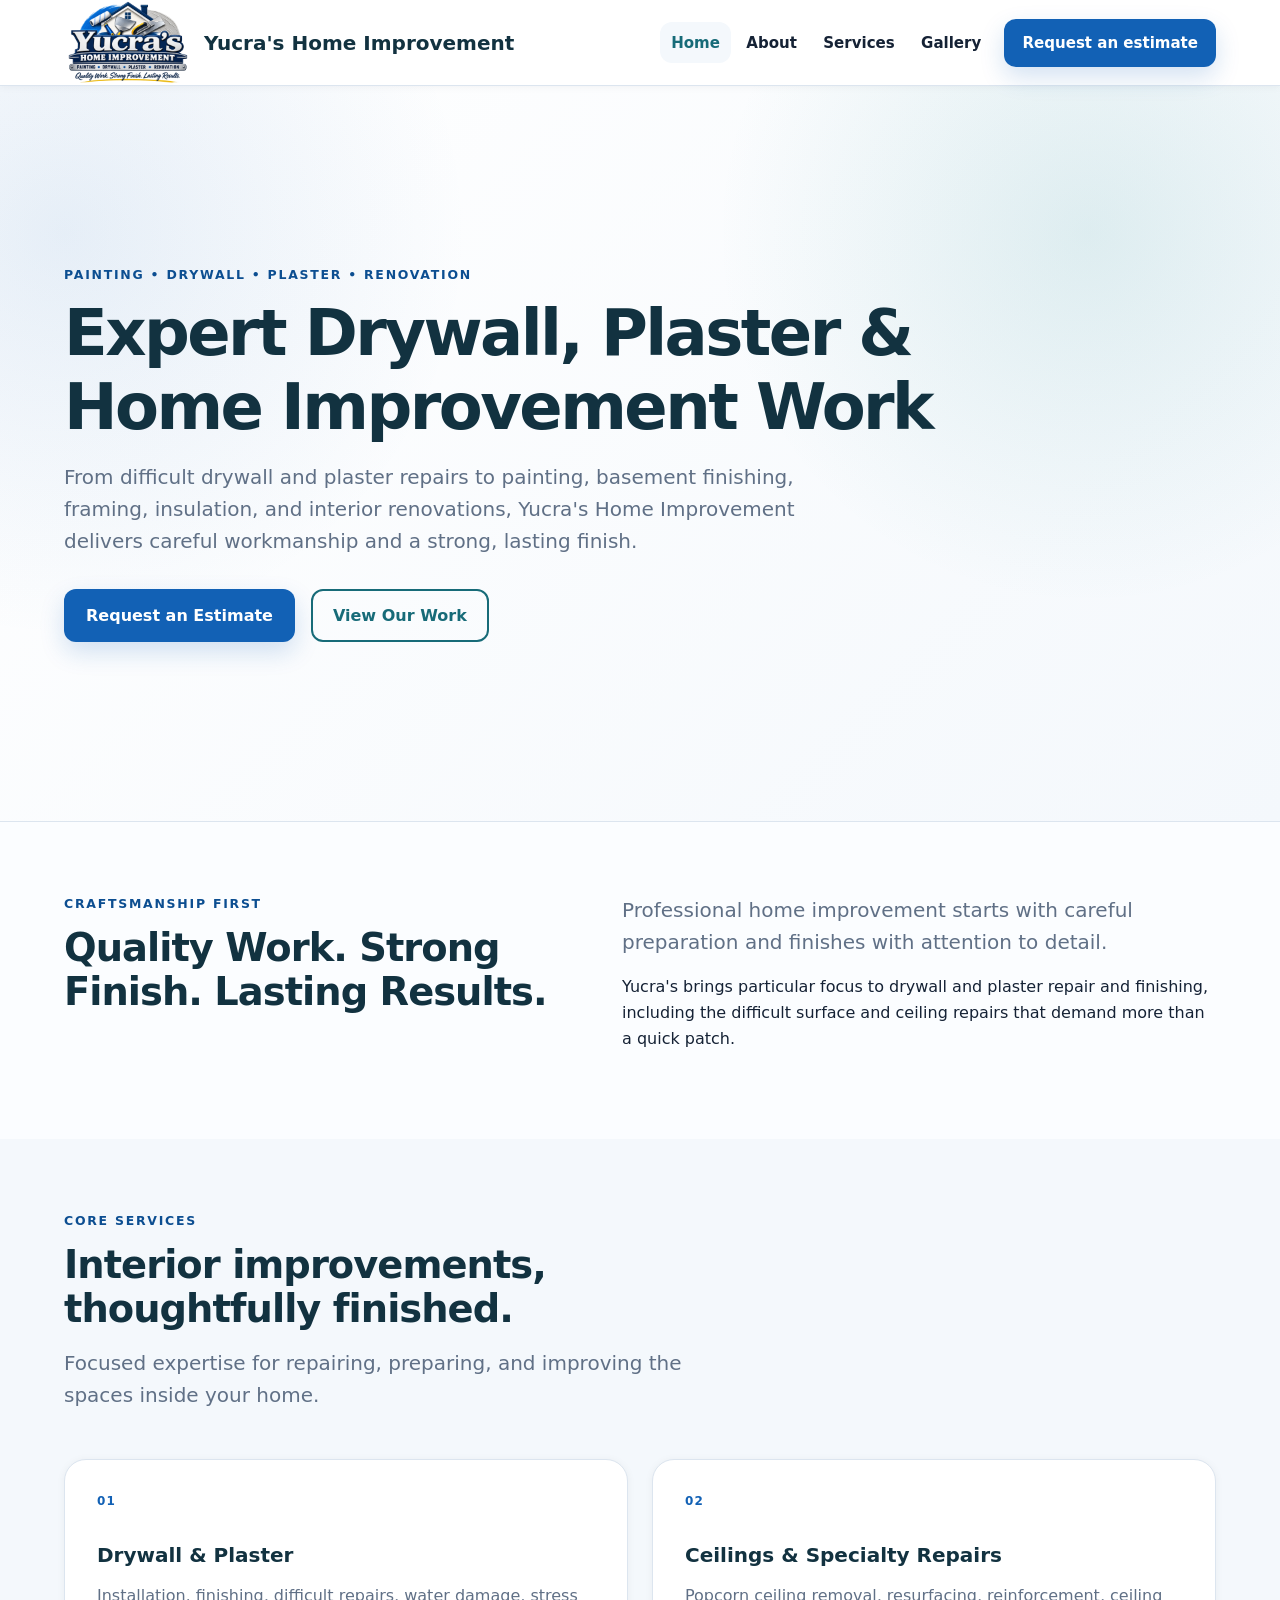
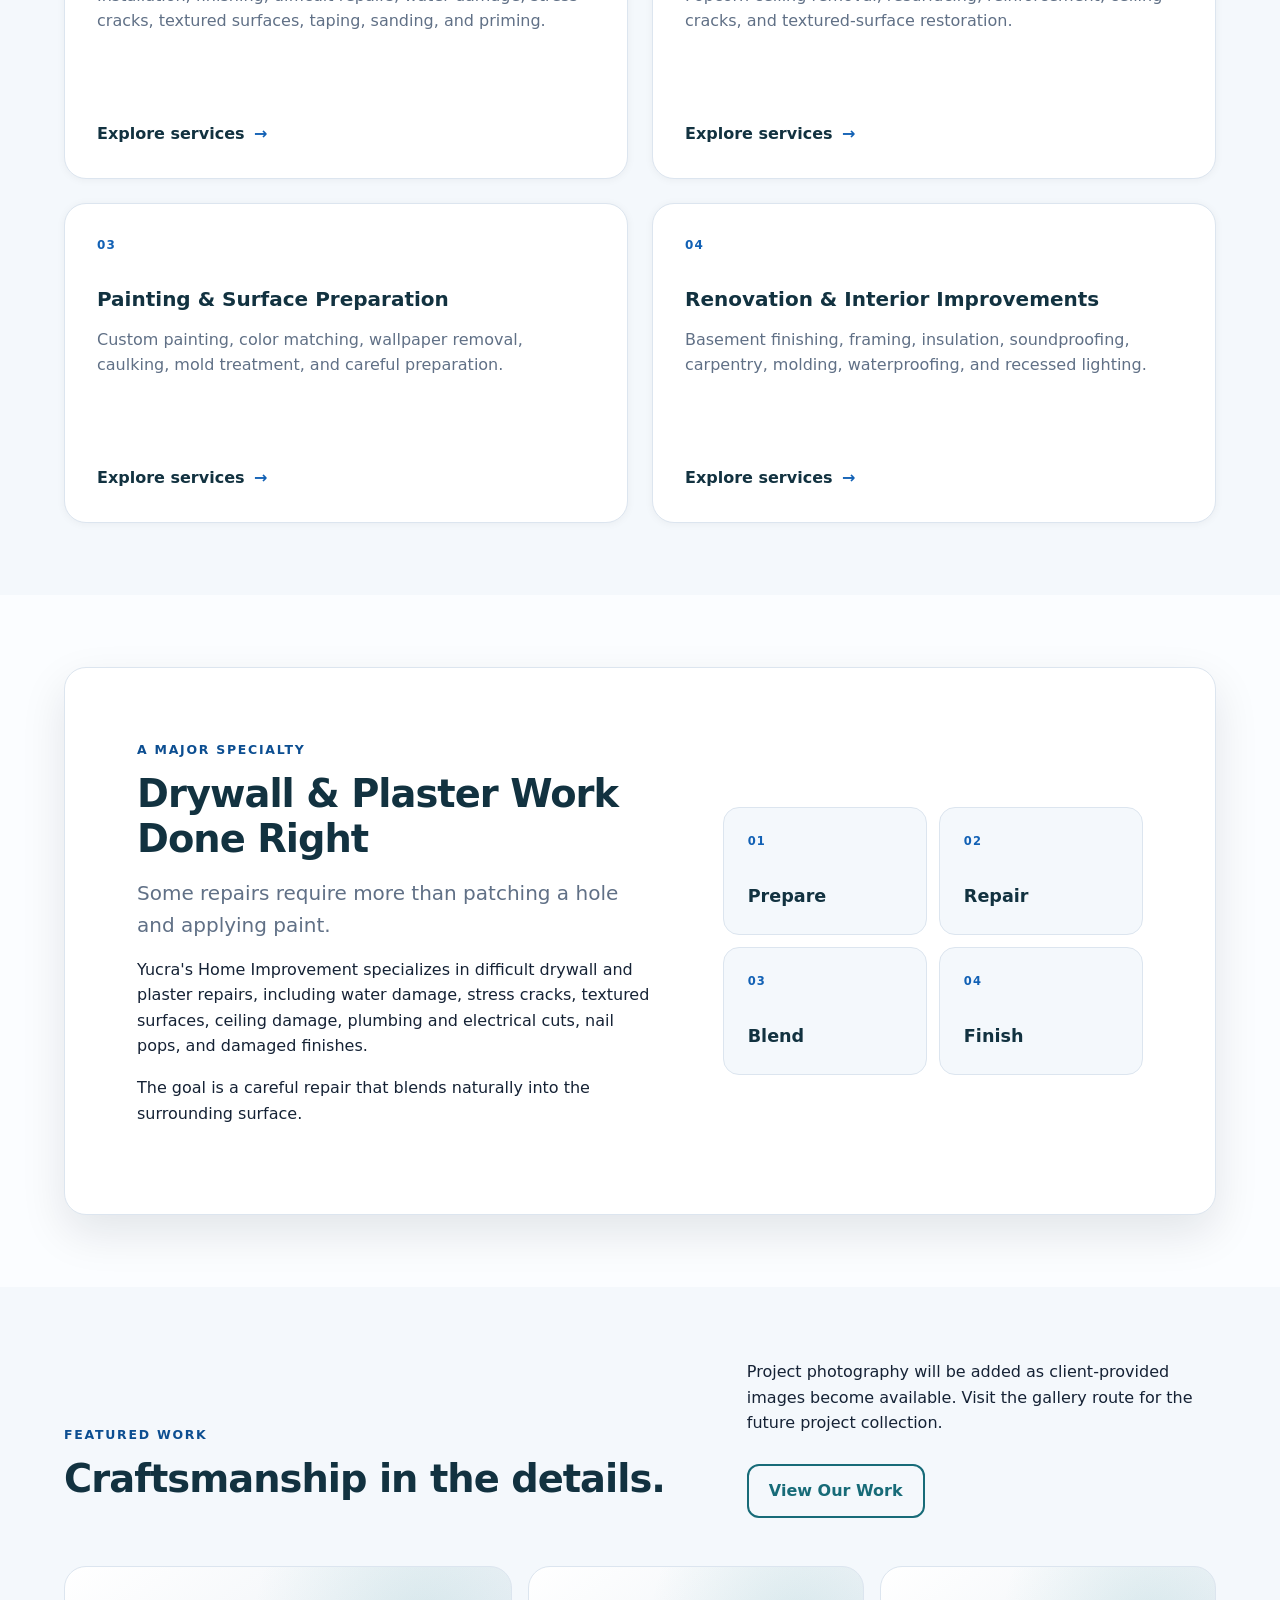
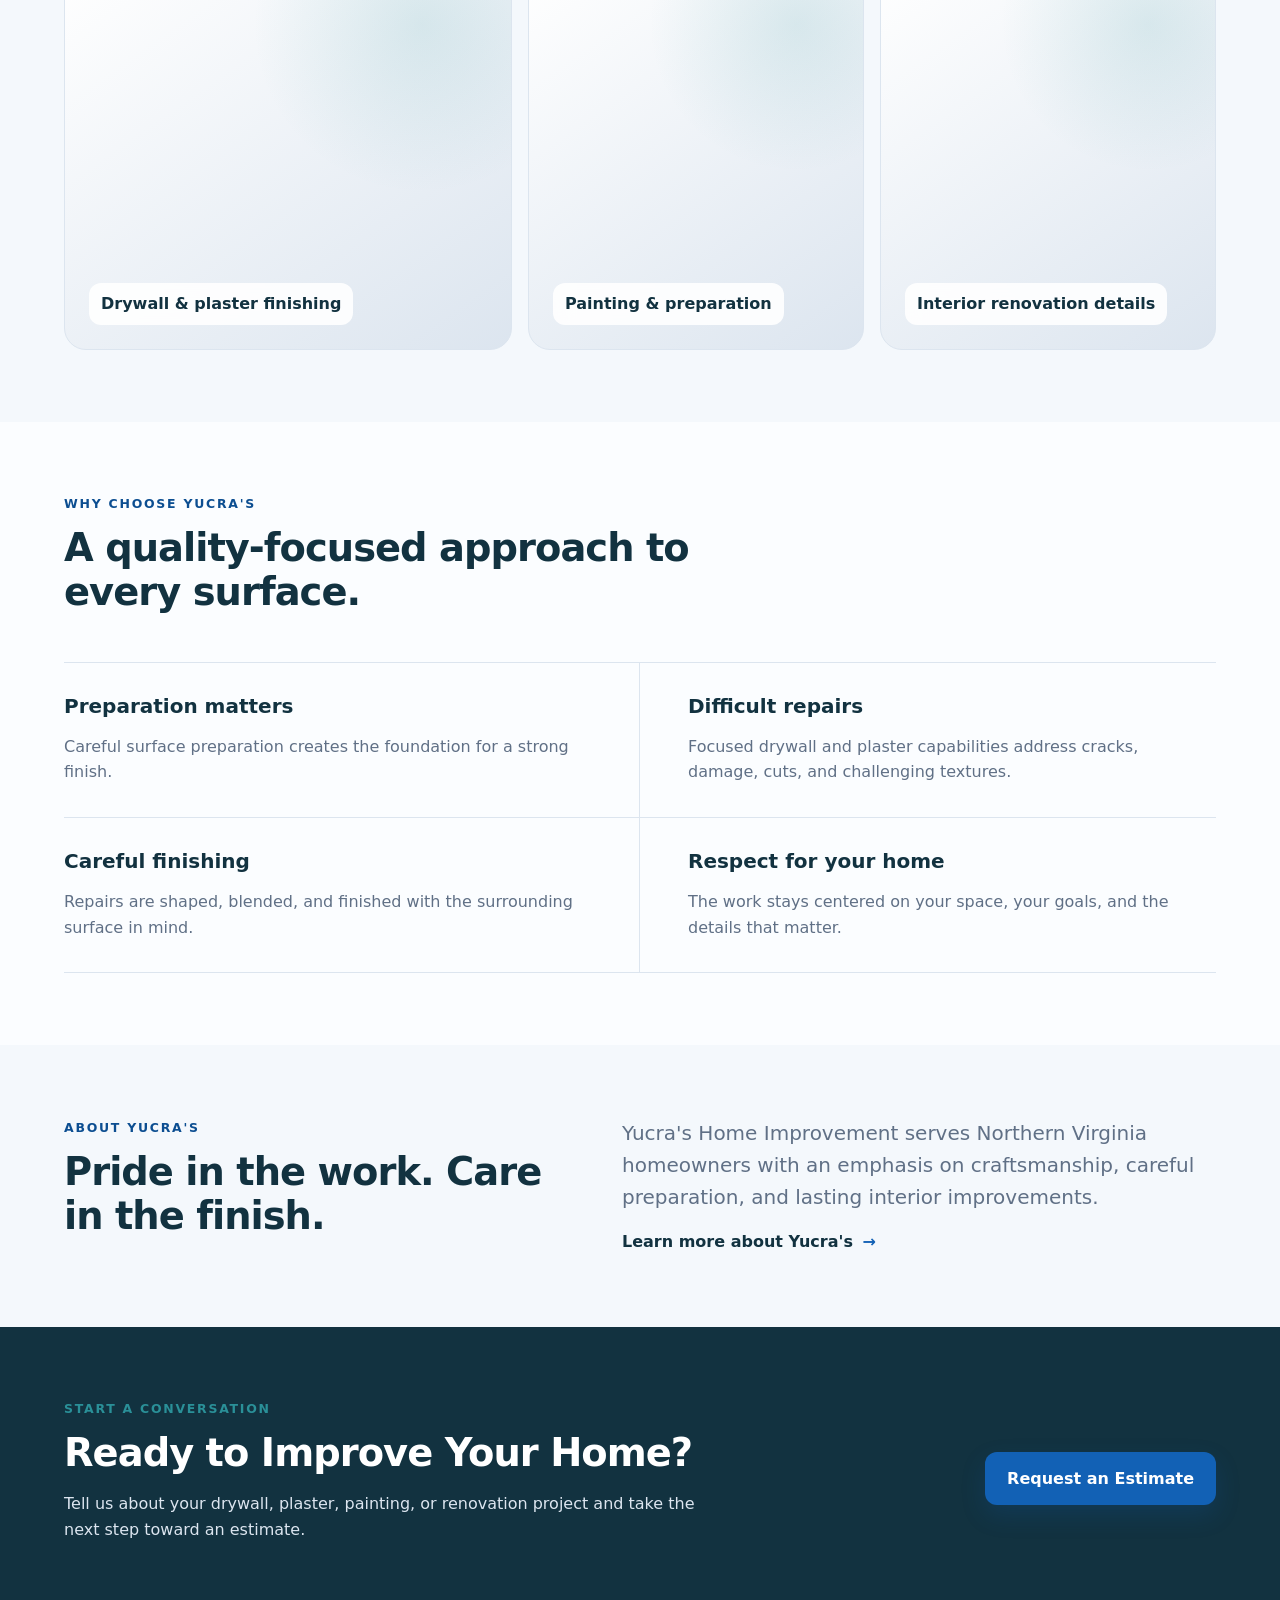
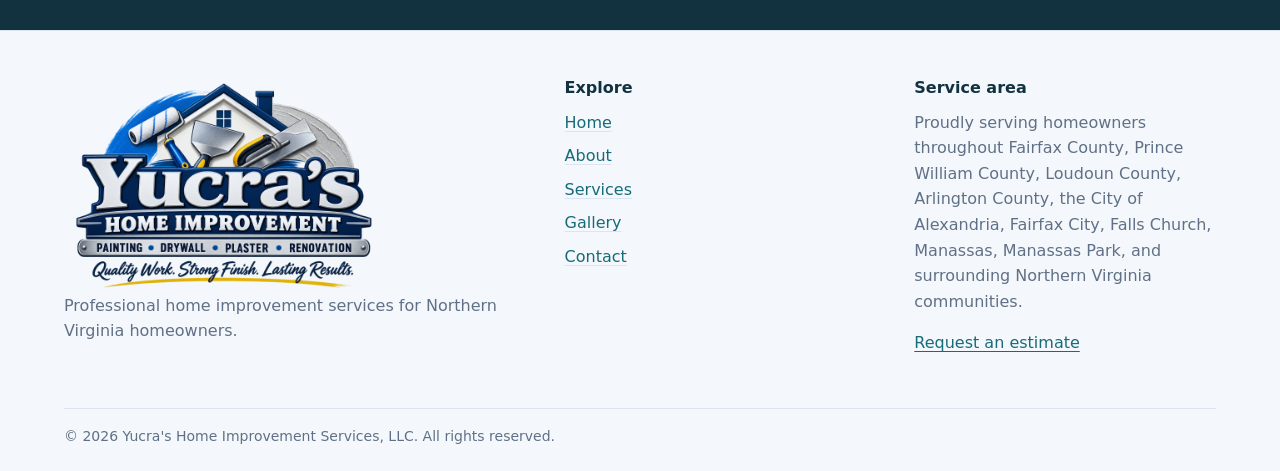
==== index.html @ 3514a620 "feat: implement homepage and update site branding" ====
<!doctype html>
<html lang="en">
<head>
  <meta charset="utf-8">
  <meta name="viewport" content="width=device-width,initial-scale=1">
  <meta name="description" content="Expert drywall, plaster, painting, and interior renovation work for homeowners throughout Northern Virginia.">
  <title>Yucra's Home Improvement Services</title>
  <link rel="stylesheet" href="src/css/styles.css">
</head>
<body>
  <a class="skip-link" href="#main-content">Skip to main content</a>
  <header class="site-header">
    <div class="container site-header__inner">
      <a class="brand" href="index.html" aria-label="Yucra's Home Improvement, home"><img class="brand__mark brand__mark--approved" src="src/images/logo/logo_v2.png" width="1536" height="1024" alt="" decoding="async"><span class="brand__text">Yucra's Home Improvement</span></a>
      <button class="nav-toggle" type="button" aria-expanded="false" aria-controls="site-navigation" aria-label="Open navigation"><span class="nav-toggle__icon" aria-hidden="true"></span></button>
      <nav class="site-nav" id="site-navigation" aria-label="Primary navigation"><a href="index.html" aria-current="page">Home</a><a href="about.html">About</a><a href="services.html">Services</a><a href="gallery.html">Gallery</a><a class="button" href="contact.html">Request an estimate</a></nav>
    </div>
  </header>
  <main id="main-content">
    <section class="page-hero home-hero" aria-labelledby="home-title">
      <div class="container home-hero__inner"><div class="home-hero__content"><p class="eyebrow">Painting &bull; Drywall &bull; Plaster &bull; Renovation</p><h1 id="home-title">Expert Drywall, Plaster &amp; Home Improvement Work</h1><p class="lede">From difficult drywall and plaster repairs to painting, basement finishing, framing, insulation, and interior renovations, Yucra's Home Improvement delivers careful workmanship and a strong, lasting finish.</p><div class="button-group"><a class="button" href="contact.html">Request an Estimate</a><a class="button button--outline" href="gallery.html">View Our Work</a></div></div></div>
    </section>

    <section class="section" aria-labelledby="specialty-title">
      <div class="container intro-grid"><div><p class="eyebrow">Craftsmanship first</p><h2 id="specialty-title">Quality Work. Strong Finish. Lasting Results.</h2></div><div class="intro-copy"><p class="lede">Professional home improvement starts with careful preparation and finishes with attention to detail.</p><p>Yucra's brings particular focus to drywall and plaster repair and finishing, including the difficult surface and ceiling repairs that demand more than a quick patch.</p></div></div>
    </section>

    <section class="section section--soft" aria-labelledby="services-title">
      <div class="container"><div class="section-heading"><p class="eyebrow">Core services</p><h2 id="services-title">Interior improvements, thoughtfully finished.</h2><p class="lede">Focused expertise for repairing, preparing, and improving the spaces inside your home.</p></div><div class="service-grid">
        <article class="service-card"><span class="service-card__number">01</span><h3>Drywall &amp; Plaster</h3><p>Installation, finishing, difficult repairs, water damage, stress cracks, textured surfaces, taping, sanding, and priming.</p><a class="text-link" href="services.html">Explore services <span aria-hidden="true">&rarr;</span></a></article>
        <article class="service-card"><span class="service-card__number">02</span><h3>Ceilings &amp; Specialty Repairs</h3><p>Popcorn ceiling removal, resurfacing, reinforcement, ceiling cracks, and textured-surface restoration.</p><a class="text-link" href="services.html">Explore services <span aria-hidden="true">&rarr;</span></a></article>
        <article class="service-card"><span class="service-card__number">03</span><h3>Painting &amp; Surface Preparation</h3><p>Custom painting, color matching, wallpaper removal, caulking, mold treatment, and careful preparation.</p><a class="text-link" href="services.html">Explore services <span aria-hidden="true">&rarr;</span></a></article>
        <article class="service-card"><span class="service-card__number">04</span><h3>Renovation &amp; Interior Improvements</h3><p>Basement finishing, framing, insulation, soundproofing, carpentry, molding, waterproofing, and recessed lighting.</p><a class="text-link" href="services.html">Explore services <span aria-hidden="true">&rarr;</span></a></article>
      </div></div>
    </section>

    <section class="section" aria-labelledby="drywall-title">
      <div class="container specialty-panel"><div class="specialty-panel__copy"><p class="eyebrow">A major specialty</p><h2 id="drywall-title">Drywall &amp; Plaster Work Done Right</h2><p class="lede">Some repairs require more than patching a hole and applying paint.</p><p>Yucra's Home Improvement specializes in difficult drywall and plaster repairs, including water damage, stress cracks, textured surfaces, ceiling damage, plumbing and electrical cuts, nail pops, and damaged finishes.</p><p>The goal is a careful repair that blends naturally into the surrounding surface.</p></div><ol class="process-list" aria-label="Drywall and plaster repair process"><li><span>01</span><strong>Prepare</strong></li><li><span>02</span><strong>Repair</strong></li><li><span>03</span><strong>Blend</strong></li><li><span>04</span><strong>Finish</strong></li></ol></div>
    </section>

    <section class="section section--soft" aria-labelledby="work-title">
      <div class="container"><div class="section-heading section-heading--split"><div><p class="eyebrow">Featured work</p><h2 id="work-title">Craftsmanship in the details.</h2></div><div><p>Project photography will be added as client-provided images become available. Visit the gallery route for the future project collection.</p><a class="button button--outline" href="gallery.html">View Our Work</a></div></div><div class="work-preview" aria-label="Project categories"><div class="work-preview__item"><span>Drywall &amp; plaster finishing</span></div><div class="work-preview__item"><span>Painting &amp; preparation</span></div><div class="work-preview__item"><span>Interior renovation details</span></div></div></div>
    </section>

    <section class="section" aria-labelledby="why-title">
      <div class="container"><div class="section-heading"><p class="eyebrow">Why choose Yucra's</p><h2 id="why-title">A quality-focused approach to every surface.</h2></div><div class="feature-list"><article><h3>Preparation matters</h3><p>Careful surface preparation creates the foundation for a strong finish.</p></article><article><h3>Difficult repairs</h3><p>Focused drywall and plaster capabilities address cracks, damage, cuts, and challenging textures.</p></article><article><h3>Careful finishing</h3><p>Repairs are shaped, blended, and finished with the surrounding surface in mind.</p></article><article><h3>Respect for your home</h3><p>The work stays centered on your space, your goals, and the details that matter.</p></article></div></div>
    </section>

    <section class="section section--soft" aria-labelledby="about-preview-title">
      <div class="container about-preview"><div><p class="eyebrow">About Yucra's</p><h2 id="about-preview-title">Pride in the work. Care in the finish.</h2></div><div><p class="lede">Yucra's Home Improvement serves Northern Virginia homeowners with an emphasis on craftsmanship, careful preparation, and lasting interior improvements.</p><a class="text-link" href="about.html">Learn more about Yucra's <span aria-hidden="true">&rarr;</span></a></div></div>
    </section>

    <section class="section home-cta" aria-labelledby="estimate-title">
      <div class="container home-cta__inner"><div><p class="eyebrow">Start a conversation</p><h2 id="estimate-title">Ready to Improve Your Home?</h2><p>Tell us about your drywall, plaster, painting, or renovation project and take the next step toward an estimate.</p></div><a class="button" href="contact.html">Request an Estimate</a></div>
    </section>
  </main>
  <footer class="site-footer">
    <div class="container"><div class="site-footer__grid"><div><a class="footer-logo-link" href="index.html" aria-label="Yucra's Home Improvement, home"><img class="footer-logo" src="src/images/logo/logo_v2.png" width="1536" height="1024" alt="" loading="lazy" decoding="async"></a><p>Professional home improvement services for Northern Virginia homeowners.</p></div><nav aria-label="Footer navigation"><h3>Explore</h3><ul class="footer-links"><li><a href="index.html">Home</a></li><li><a href="about.html">About</a></li><li><a href="services.html">Services</a></li><li><a href="gallery.html">Gallery</a></li><li><a href="contact.html">Contact</a></li></ul></nav><div><h3>Service area</h3><p>Proudly serving homeowners throughout Fairfax County, Prince William County, Loudoun County, Arlington County, the City of Alexandria, Fairfax City, Falls Church, Manassas, Manassas Park, and surrounding Northern Virginia communities.</p><a href="contact.html">Request an estimate</a></div></div><div class="site-footer__bottom">&copy; <span data-current-year>2026</span> Yucra's Home Improvement Services, LLC. All rights reserved.</div></div>
  </footer>
  <script src="src/js/main.js" defer></script>
</body>
</html>
---- src/css/styles.css ----
:root {
  --color-primary-900: #123240;
  --color-primary-700: #176b78;
  --color-primary-500: #2a9098;
  --color-accent-500: #1261b5;
  --color-accent-600: #0c4e91;
  --color-accent-glow: rgb(18 97 181 / 10%);
  --color-primary-glow: rgb(42 144 152 / 13%);
  --color-ink: #152235;
  --color-muted: #607086;
  --color-surface: #fbfdff;
  --color-surface-raised: #ffffff;
  --color-surface-header: rgb(255 255 255 / 88%);
  --color-surface-soft: #f4f8fc;
  --color-border: #dce5ef;
  --color-on-accent: #ffffff;
  --font-sans: Inter, ui-sans-serif, system-ui, -apple-system, BlinkMacSystemFont, "Segoe UI", sans-serif;
  --space-1: .25rem;
  --space-2: .5rem;
  --space-3: .75rem;
  --space-4: 1rem;
  --space-5: 1.5rem;
  --space-6: 2rem;
  --space-7: 3rem;
  --space-8: 4.5rem;
  --radius-sm: .75rem;
  --radius-md: 1rem;
  --radius-lg: 1.375rem;
  --shadow-sm: 0 1px 8px rgb(7 21 37 / 5%);
  --shadow-md: 0 18px 45px rgb(7 21 37 / 10%);
  --shadow-accent: 0 10px 25px rgb(18 97 181 / 18%);
  --container: 72rem;
  --transition: 180ms ease;
}

*, *::before, *::after { box-sizing: border-box; }
html { scroll-behavior: smooth; }
body {
  margin: 0;
  color: var(--color-ink);
  background: var(--color-surface);
  font-family: var(--font-sans);
  font-size: 1rem;
  line-height: 1.6;
  -webkit-font-smoothing: antialiased;
}
body.nav-open { overflow: hidden; }
img { display: block; max-width: 100%; }
a { color: var(--color-primary-700); text-underline-offset: .2em; }
a:hover { color: var(--color-primary-900); }
h1, h2, h3 { margin: 0 0 var(--space-4); color: var(--color-primary-900); line-height: 1.15; }
h1 { font-size: clamp(2.25rem, 5vw, 4.5rem); letter-spacing: -.04em; }
h2 { font-size: clamp(1.75rem, 3vw, 2.75rem); letter-spacing: -.025em; }
h3 { font-size: 1.25rem; }
p { margin: 0 0 var(--space-4); }

.skip-link { position: fixed; left: var(--space-4); top: -5rem; z-index: 1000; padding: var(--space-3) var(--space-4); background: var(--color-primary-900); color: var(--color-on-accent); }
.skip-link:focus { top: var(--space-4); }
.container { width: min(calc(100% - 2rem), var(--container)); margin-inline: auto; }
.section { padding-block: var(--space-8); }
.section--soft { background: var(--color-surface-soft); }
.eyebrow { margin-bottom: var(--space-3); color: var(--color-accent-600); font-size: .78rem; font-weight: 800; letter-spacing: .14em; text-transform: uppercase; }
.lede { max-width: 42rem; color: var(--color-muted); font-size: clamp(1.05rem, 2vw, 1.25rem); }
.text-link { color: var(--color-primary-900); font-weight: 800; text-decoration: none; }
.text-link span { margin-left: var(--space-1); color: var(--color-accent-500); }

.button { display: inline-flex; min-height: 3rem; align-items: center; justify-content: center; padding: .75rem 1.25rem; border: 2px solid transparent; border-radius: var(--radius-sm); background: var(--color-accent-500); box-shadow: var(--shadow-accent); color: var(--color-on-accent); font-weight: 750; text-decoration: none; transition: background var(--transition), box-shadow var(--transition), transform var(--transition); }
.button:hover { background: var(--color-accent-600); color: var(--color-on-accent); transform: translateY(-1px); }
.button--outline { border-color: var(--color-primary-700); background: transparent; box-shadow: none; color: var(--color-primary-700); }
.button--outline:hover { background: var(--color-primary-700); color: var(--color-on-accent); }

.site-header { position: sticky; top: 0; z-index: 100; border-bottom: 1px solid var(--color-border); background: var(--color-surface-header); box-shadow: var(--shadow-sm); backdrop-filter: blur(18px); }
.site-header__inner { min-height: 4.75rem; display: flex; align-items: center; justify-content: space-between; gap: var(--space-5); }
.brand { display: inline-flex; align-items: center; gap: var(--space-3); color: var(--color-primary-900); font-weight: 850; line-height: 1.05; text-decoration: none; }
.brand__mark { display: grid; width: 2.5rem; aspect-ratio: 1; place-items: center; border-radius: var(--radius-sm); background: linear-gradient(135deg, var(--color-accent-500), var(--color-primary-500)); box-shadow: var(--shadow-accent); color: var(--color-on-accent); font-size: .85rem; letter-spacing: .04em; }
.site-header .brand__mark--approved { width: 8rem; height: auto; aspect-ratio: auto; object-fit: contain; background: var(--color-surface-raised); box-shadow: none; }
.site-header .brand__text { display: block; color: var(--color-primary-900); font-size: 1.25rem; font-weight: 700; line-height: 1.2; white-space: nowrap; }
.nav-toggle { display: none; width: 2.75rem; height: 2.75rem; border: 1px solid var(--color-border); border-radius: var(--radius-sm); background: var(--color-surface-raised); color: var(--color-primary-900); cursor: pointer; }
.nav-toggle__icon,
.nav-toggle__icon::before,
.nav-toggle__icon::after { display: block; width: 1.25rem; height: 2px; border-radius: 999px; background: currentColor; transition: transform var(--transition), opacity var(--transition); }
.nav-toggle__icon { position: relative; }
.nav-toggle__icon::before,
.nav-toggle__icon::after { position: absolute; left: 0; content: ""; }
.nav-toggle__icon::before { transform: translateY(-.4rem); }
.nav-toggle__icon::after { transform: translateY(.4rem); }
.nav-toggle[aria-expanded="true"] .nav-toggle__icon { background: transparent; }
.nav-toggle[aria-expanded="true"] .nav-toggle__icon::before { transform: rotate(45deg); }
.nav-toggle[aria-expanded="true"] .nav-toggle__icon::after { transform: rotate(-45deg); }
.site-nav { display: flex; align-items: center; gap: .25rem; }
.site-nav a { padding: .55rem .7rem; border-radius: var(--radius-sm); color: var(--color-ink); font-size: .94rem; font-weight: 700; text-decoration: none; }
.site-nav a:hover, .site-nav a[aria-current="page"] { background: var(--color-surface-soft); color: var(--color-primary-700); }
.site-nav .button { margin-left: var(--space-2); padding-inline: 1rem; color: var(--color-on-accent); }

.page-hero { padding-block: clamp(4rem, 9vw, 7rem); border-bottom: 1px solid var(--color-border); background: radial-gradient(circle at 85% 20%, var(--color-primary-glow), transparent 30%), radial-gradient(circle at 5% 20%, var(--color-accent-glow), transparent 30%), linear-gradient(135deg, var(--color-surface-raised), var(--color-surface-soft)); color: var(--color-ink); }
.page-hero h1 { max-width: 52rem; color: var(--color-primary-900); }
.page-hero .lede { color: var(--color-muted); }
.page-placeholder { min-height: 24rem; }

.home-hero { min-height: min(46rem, calc(100vh - 4.75rem)); display: grid; align-items: center; }
.home-hero__inner { display: grid; width: min(calc(100% - 2rem), var(--container)); align-items: center; }
.home-hero__content { min-width: 0; }
.home-hero h1 { max-width: 60rem; }
.home-hero .lede { max-width: 48rem; }
.button-group { display: flex; flex-wrap: wrap; gap: var(--space-4); margin-top: var(--space-6); }
.intro-grid { display: grid; grid-template-columns: minmax(0, .9fr) minmax(0, 1.1fr); gap: var(--space-8); align-items: start; }
.intro-copy { max-width: 38rem; }
.section-heading { max-width: 44rem; margin-bottom: var(--space-7); }
.section-heading--split { display: grid; max-width: none; grid-template-columns: minmax(0, 1.15fr) minmax(18rem, .85fr); gap: var(--space-7); align-items: end; }
.section-heading--split .button { margin-top: var(--space-3); }
.service-grid { display: grid; grid-template-columns: repeat(2, minmax(0, 1fr)); gap: var(--space-5); }
.service-card { display: flex; min-height: 20rem; flex-direction: column; padding: var(--space-6); border: 1px solid var(--color-border); border-radius: var(--radius-lg); background: var(--color-surface-raised); box-shadow: var(--shadow-sm); }
.service-card__number { margin-bottom: var(--space-6); color: var(--color-accent-500); font-size: .75rem; font-weight: 900; letter-spacing: .1em; }
.service-card p { color: var(--color-muted); }
.service-card .text-link { margin-top: auto; }
.specialty-panel { display: grid; grid-template-columns: minmax(0, 1.1fr) minmax(20rem, .9fr); gap: var(--space-8); align-items: center; padding: var(--space-8); border: 1px solid var(--color-border); border-radius: var(--radius-lg); background: var(--color-surface-raised); box-shadow: var(--shadow-md); }
.specialty-panel__copy { max-width: 42rem; }
.process-list { display: grid; margin: 0; padding: 0; grid-template-columns: repeat(2, minmax(0, 1fr)); gap: var(--space-3); list-style: none; }
.process-list li { display: grid; min-height: 8rem; align-content: space-between; padding: var(--space-5); border: 1px solid var(--color-border); border-radius: var(--radius-md); background: var(--color-surface-soft); }
.process-list span { color: var(--color-accent-500); font-size: .72rem; font-weight: 900; letter-spacing: .1em; }
.process-list strong { color: var(--color-primary-900); font-size: 1.1rem; }
.work-preview { display: grid; grid-template-columns: 1.2fr .9fr .9fr; gap: var(--space-4); }
.work-preview__item { display: flex; min-height: 18rem; align-items: flex-end; overflow: hidden; padding: var(--space-5); border: 1px solid var(--color-border); border-radius: var(--radius-lg); background: radial-gradient(circle at 80% 15%, var(--color-primary-glow), transparent 35%), linear-gradient(145deg, var(--color-surface-raised), var(--color-border)); }
.work-preview__item:first-child { min-height: 24rem; }
.work-preview__item span { padding: var(--space-2) var(--space-3); border-radius: var(--radius-sm); background: var(--color-surface-header); color: var(--color-primary-900); font-weight: 800; backdrop-filter: blur(10px); }
.feature-list { display: grid; grid-template-columns: repeat(2, minmax(0, 1fr)); border-top: 1px solid var(--color-border); }
.feature-list article { padding: var(--space-6) var(--space-6) var(--space-6) 0; border-bottom: 1px solid var(--color-border); }
.feature-list article:nth-child(odd) { padding-right: var(--space-7); border-right: 1px solid var(--color-border); }
.feature-list article:nth-child(even) { padding-left: var(--space-7); }
.feature-list p { margin-bottom: 0; color: var(--color-muted); }
.about-preview { display: grid; grid-template-columns: minmax(0, .9fr) minmax(0, 1.1fr); gap: var(--space-8); align-items: center; }
.home-cta { background: var(--color-primary-900); color: var(--color-on-accent); }
.home-cta__inner { display: flex; align-items: center; justify-content: space-between; gap: var(--space-7); }
.home-cta h2 { color: var(--color-on-accent); }
.home-cta p:not(.eyebrow) { max-width: 40rem; color: var(--color-border); }
.home-cta .eyebrow { color: var(--color-primary-500); }

.site-footer { padding-block: var(--space-7) var(--space-5); border-top: 1px solid var(--color-border); background: var(--color-surface-soft); color: var(--color-muted); }
.site-footer__grid { display: grid; grid-template-columns: 1.5fr 1fr 1fr; gap: var(--space-7); }
.footer-logo-link { display: block; width: fit-content; border-radius: var(--radius-sm); }
.footer-logo { width: min(100%, 20rem); height: auto; border-radius: var(--radius-md); mix-blend-mode: multiply; }
.site-footer .brand, .site-footer h2, .site-footer h3 { color: var(--color-primary-900); }
.site-footer a { color: var(--color-primary-700); }
.site-footer h3 { margin-bottom: var(--space-3); font-size: 1rem; }
.footer-links { margin: 0; padding: 0; list-style: none; }
.footer-links li + li { margin-top: var(--space-2); }
.footer-links a { text-decoration-color: var(--color-border); }
.site-footer__bottom { margin-top: var(--space-7); padding-top: var(--space-4); border-top: 1px solid var(--color-border); font-size: .875rem; }

:focus-visible { outline: 3px solid var(--color-accent-500); outline-offset: 3px; }
@media (max-width: 52rem) {
  .nav-toggle { display: grid; place-items: center; }
  .site-header .brand__mark--approved { width: 7rem; }
  .site-header .brand__text { font-size: 1.125rem; }
  .site-nav { position: absolute; top: calc(100% + 1px); left: 0; right: 0; display: none; align-items: stretch; padding: var(--space-4); border-bottom: 1px solid var(--color-border); background: var(--color-surface-raised); box-shadow: var(--shadow-md); }
  .site-nav.is-open { display: grid; }
  .site-nav a { padding: var(--space-3); }
  .site-nav .button { margin: var(--space-2) 0 0; }
  .home-hero { min-height: auto; }
  .intro-grid, .section-heading--split, .service-grid, .specialty-panel, .work-preview, .feature-list, .about-preview { grid-template-columns: 1fr; }
  .intro-grid { gap: var(--space-5); }
  .specialty-panel { gap: var(--space-6); padding: var(--space-6); }
  .work-preview__item, .work-preview__item:first-child { min-height: 15rem; }
  .feature-list article, .feature-list article:nth-child(odd), .feature-list article:nth-child(even) { padding: var(--space-5) 0; border-right: 0; }
  .home-cta__inner { align-items: flex-start; flex-direction: column; }
  .site-footer__grid { grid-template-columns: 1fr; gap: var(--space-6); }
  .footer-logo { width: min(100%, 16rem); }
}
@media (max-width: 32rem) {
  .site-header .brand__text { display: none; }
  .button-group { align-items: stretch; flex-direction: column; }
  .button-group .button { width: 100%; }
  .process-list { grid-template-columns: 1fr; }
}
@media (min-width: 52.0625rem) {
  body.nav-open { overflow: auto; }
}
@media (min-width: 52.0625rem) and (max-width: 60rem) {
  .site-header .brand__text { font-size: 1rem; }
}
@media (prefers-reduced-motion: reduce) {
  html { scroll-behavior: auto; }
  *, *::before, *::after { transition-duration: .01ms !important; }
}
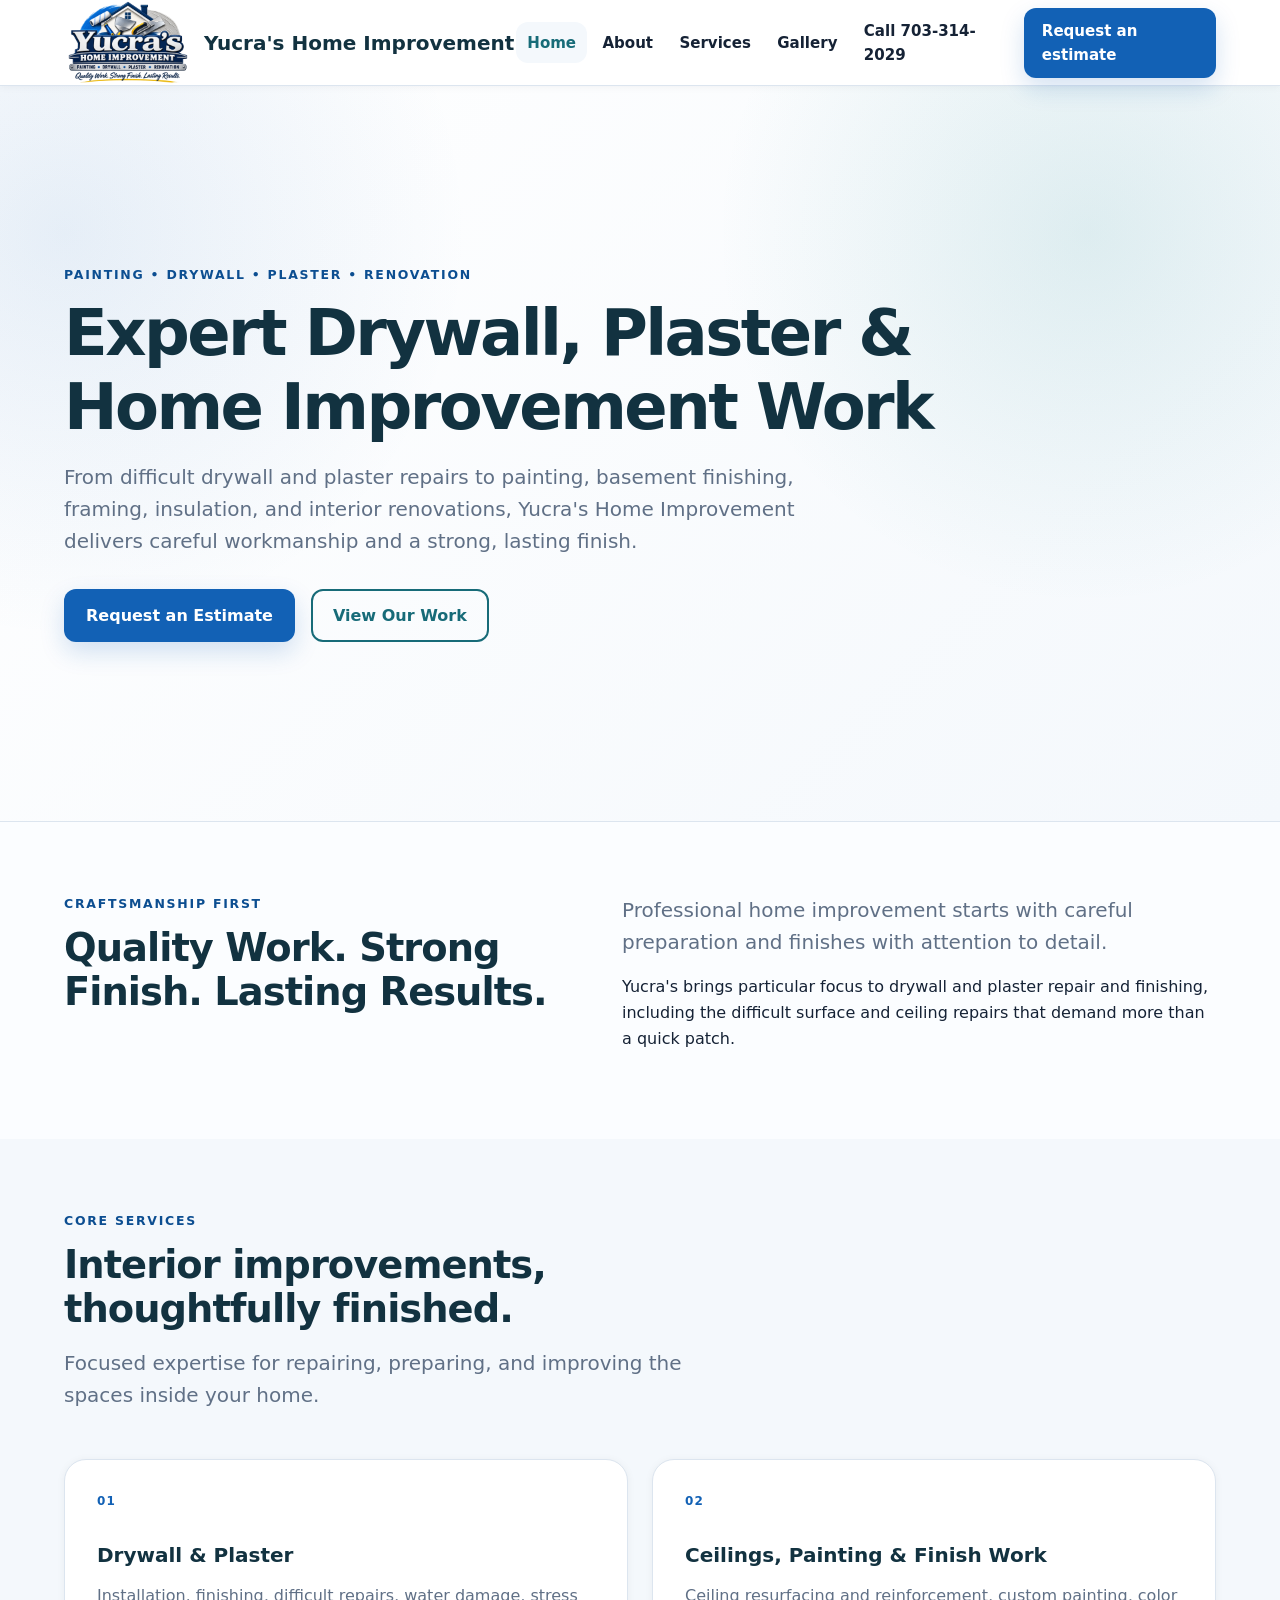
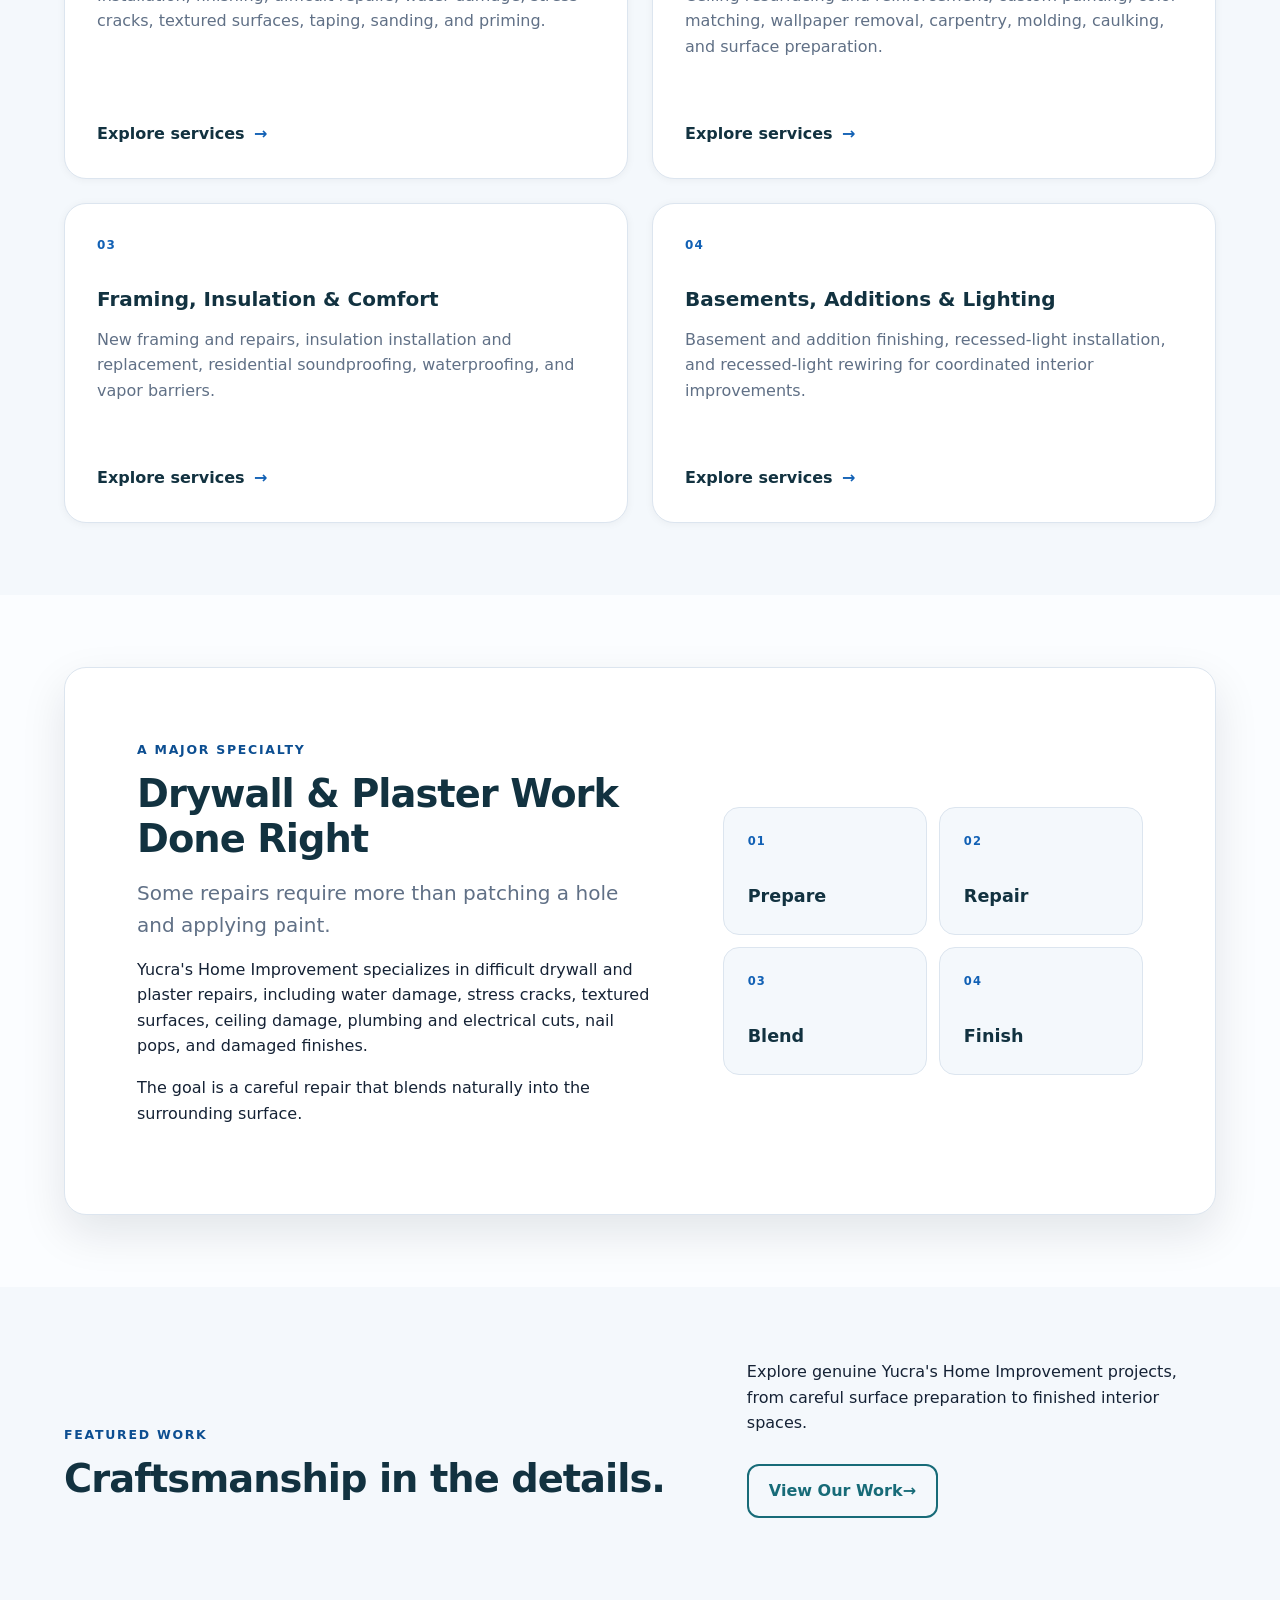
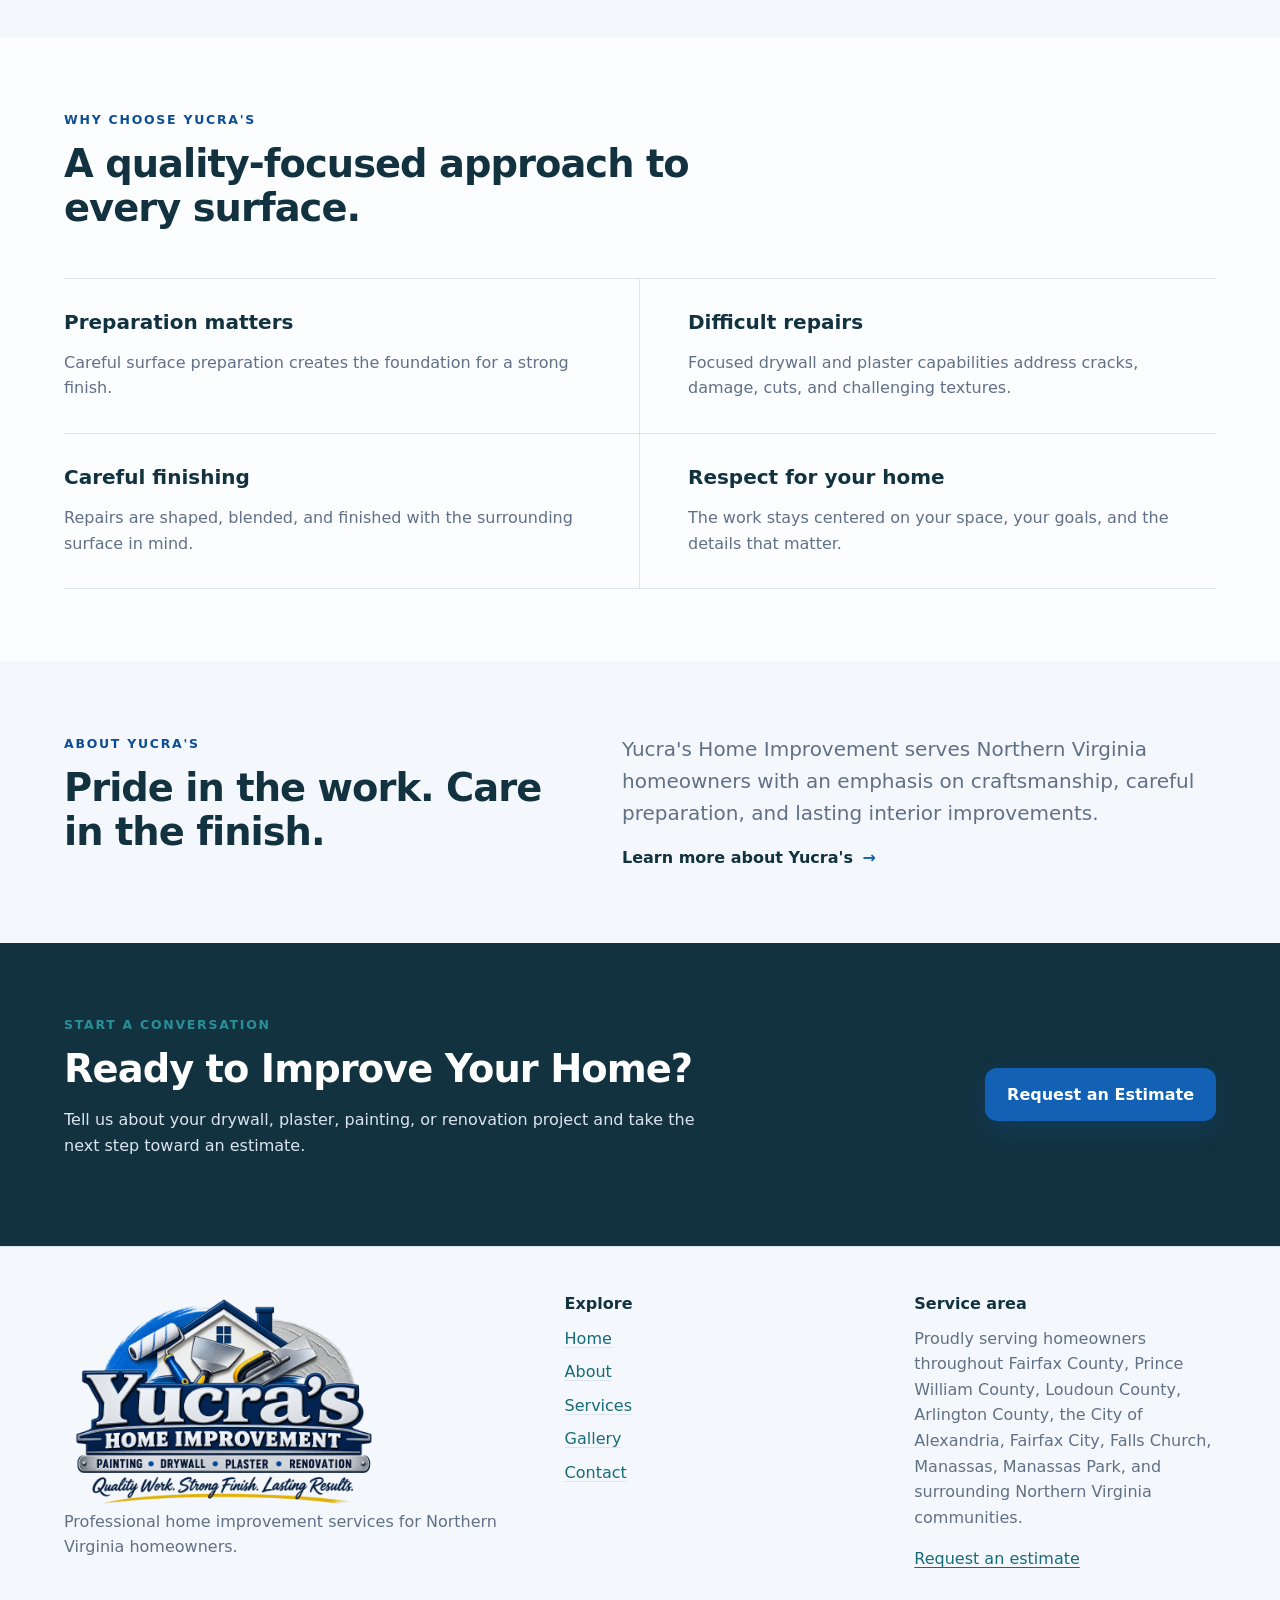
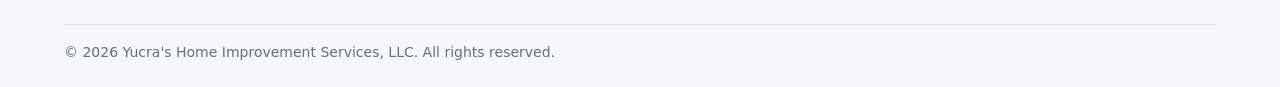
==== commit 53e86e91: "feat: complete website content and prepare production release" ====
--- a/index.html
+++ b/index.html
@@ -13,12 +13,12 @@
     <div class="container site-header__inner">
       <a class="brand" href="index.html" aria-label="Yucra's Home Improvement, home"><img class="brand__mark brand__mark--approved" src="src/images/logo/logo_v2.png" width="1536" height="1024" alt="" decoding="async"><span class="brand__text">Yucra's Home Improvement</span></a>
       <button class="nav-toggle" type="button" aria-expanded="false" aria-controls="site-navigation" aria-label="Open navigation"><span class="nav-toggle__icon" aria-hidden="true"></span></button>
-      <nav class="site-nav" id="site-navigation" aria-label="Primary navigation"><a href="index.html" aria-current="page">Home</a><a href="about.html">About</a><a href="services.html">Services</a><a href="gallery.html">Gallery</a><a class="button" href="contact.html">Request an estimate</a></nav>
+      <nav class="site-nav" id="site-navigation" aria-label="Primary navigation"><a href="index.html" aria-current="page">Home</a><a href="about.html">About</a><a href="services.html">Services</a><a href="gallery.html">Gallery</a><a class="header-phone" href="tel:+17033142029" aria-label="Call Yucra's Home Improvement at 703-314-2029"><span aria-hidden="true">Call</span> 703-314-2029</a><a class="button" href="contact.html#estimate-form">Request an estimate</a></nav>
     </div>
   </header>
   <main id="main-content">
     <section class="page-hero home-hero" aria-labelledby="home-title">
-      <div class="container home-hero__inner"><div class="home-hero__content"><p class="eyebrow">Painting &bull; Drywall &bull; Plaster &bull; Renovation</p><h1 id="home-title">Expert Drywall, Plaster &amp; Home Improvement Work</h1><p class="lede">From difficult drywall and plaster repairs to painting, basement finishing, framing, insulation, and interior renovations, Yucra's Home Improvement delivers careful workmanship and a strong, lasting finish.</p><div class="button-group"><a class="button" href="contact.html">Request an Estimate</a><a class="button button--outline" href="gallery.html">View Our Work</a></div></div></div>
+      <div class="container home-hero__inner"><div class="home-hero__content"><p class="eyebrow">Painting &bull; Drywall &bull; Plaster &bull; Renovation</p><h1 id="home-title">Expert Drywall, Plaster &amp; Home Improvement Work</h1><p class="lede">From difficult drywall and plaster repairs to painting, basement finishing, framing, insulation, and interior renovations, Yucra's Home Improvement delivers careful workmanship and a strong, lasting finish.</p><div class="button-group"><a class="button" href="contact.html#estimate-form">Request an Estimate</a><a class="button button--outline" href="gallery.html#gallery-start">View Our Work</a></div></div></div>
     </section>
 
     <section class="section" aria-labelledby="specialty-title">
@@ -27,10 +27,10 @@
 
     <section class="section section--soft" aria-labelledby="services-title">
       <div class="container"><div class="section-heading"><p class="eyebrow">Core services</p><h2 id="services-title">Interior improvements, thoughtfully finished.</h2><p class="lede">Focused expertise for repairing, preparing, and improving the spaces inside your home.</p></div><div class="service-grid">
-        <article class="service-card"><span class="service-card__number">01</span><h3>Drywall &amp; Plaster</h3><p>Installation, finishing, difficult repairs, water damage, stress cracks, textured surfaces, taping, sanding, and priming.</p><a class="text-link" href="services.html">Explore services <span aria-hidden="true">&rarr;</span></a></article>
-        <article class="service-card"><span class="service-card__number">02</span><h3>Ceilings &amp; Specialty Repairs</h3><p>Popcorn ceiling removal, resurfacing, reinforcement, ceiling cracks, and textured-surface restoration.</p><a class="text-link" href="services.html">Explore services <span aria-hidden="true">&rarr;</span></a></article>
-        <article class="service-card"><span class="service-card__number">03</span><h3>Painting &amp; Surface Preparation</h3><p>Custom painting, color matching, wallpaper removal, caulking, mold treatment, and careful preparation.</p><a class="text-link" href="services.html">Explore services <span aria-hidden="true">&rarr;</span></a></article>
-        <article class="service-card"><span class="service-card__number">04</span><h3>Renovation &amp; Interior Improvements</h3><p>Basement finishing, framing, insulation, soundproofing, carpentry, molding, waterproofing, and recessed lighting.</p><a class="text-link" href="services.html">Explore services <span aria-hidden="true">&rarr;</span></a></article>
+        <article class="service-card"><span class="service-card__number">01</span><h3>Drywall &amp; Plaster</h3><p>Installation, finishing, difficult repairs, water damage, stress cracks, textured surfaces, taping, sanding, and priming.</p><a class="text-link" href="services.html#drywall-plaster">Explore services <span aria-hidden="true">&rarr;</span></a></article>
+        <article class="service-card"><span class="service-card__number">02</span><h3>Ceilings, Painting &amp; Finish Work</h3><p>Ceiling resurfacing and reinforcement, custom painting, color matching, wallpaper removal, carpentry, molding, caulking, and surface preparation.</p><a class="text-link" href="services.html#ceilings-painting">Explore services <span aria-hidden="true">&rarr;</span></a></article>
+        <article class="service-card"><span class="service-card__number">03</span><h3>Framing, Insulation &amp; Comfort</h3><p>New framing and repairs, insulation installation and replacement, residential soundproofing, waterproofing, and vapor barriers.</p><a class="text-link" href="services.html#framing-insulation">Explore services <span aria-hidden="true">&rarr;</span></a></article>
+        <article class="service-card"><span class="service-card__number">04</span><h3>Basements, Additions &amp; Lighting</h3><p>Basement and addition finishing, recessed-light installation, and recessed-light rewiring for coordinated interior improvements.</p><a class="text-link" href="services.html#basements-lighting">Explore services <span aria-hidden="true">&rarr;</span></a></article>
       </div></div>
     </section>
 
@@ -39,7 +39,7 @@
     </section>
 
     <section class="section section--soft" aria-labelledby="work-title">
-      <div class="container"><div class="section-heading section-heading--split"><div><p class="eyebrow">Featured work</p><h2 id="work-title">Craftsmanship in the details.</h2></div><div><p>Project photography will be added as client-provided images become available. Visit the gallery route for the future project collection.</p><a class="button button--outline" href="gallery.html">View Our Work</a></div></div><div class="work-preview" aria-label="Project categories"><div class="work-preview__item"><span>Drywall &amp; plaster finishing</span></div><div class="work-preview__item"><span>Painting &amp; preparation</span></div><div class="work-preview__item"><span>Interior renovation details</span></div></div></div>
+      <div class="container"><div class="section-heading section-heading--split"><div><p class="eyebrow">Featured work</p><h2 id="work-title">Craftsmanship in the details.</h2></div><div><p>Explore genuine Yucra's Home Improvement projects, from careful surface preparation to finished interior spaces.</p><a class="button button--outline" href="gallery.html#gallery-start">View Our Work <span aria-hidden="true">&rarr;</span></a></div></div></div>
     </section>
 
     <section class="section" aria-labelledby="why-title">
@@ -51,11 +51,11 @@
     </section>
 
     <section class="section home-cta" aria-labelledby="estimate-title">
-      <div class="container home-cta__inner"><div><p class="eyebrow">Start a conversation</p><h2 id="estimate-title">Ready to Improve Your Home?</h2><p>Tell us about your drywall, plaster, painting, or renovation project and take the next step toward an estimate.</p></div><a class="button" href="contact.html">Request an Estimate</a></div>
+      <div class="container home-cta__inner"><div><p class="eyebrow">Start a conversation</p><h2 id="estimate-title">Ready to Improve Your Home?</h2><p>Tell us about your drywall, plaster, painting, or renovation project and take the next step toward an estimate.</p></div><a class="button" href="contact.html#estimate-form">Request an Estimate</a></div>
     </section>
   </main>
   <footer class="site-footer">
-    <div class="container"><div class="site-footer__grid"><div><a class="footer-logo-link" href="index.html" aria-label="Yucra's Home Improvement, home"><img class="footer-logo" src="src/images/logo/logo_v2.png" width="1536" height="1024" alt="" loading="lazy" decoding="async"></a><p>Professional home improvement services for Northern Virginia homeowners.</p></div><nav aria-label="Footer navigation"><h3>Explore</h3><ul class="footer-links"><li><a href="index.html">Home</a></li><li><a href="about.html">About</a></li><li><a href="services.html">Services</a></li><li><a href="gallery.html">Gallery</a></li><li><a href="contact.html">Contact</a></li></ul></nav><div><h3>Service area</h3><p>Proudly serving homeowners throughout Fairfax County, Prince William County, Loudoun County, Arlington County, the City of Alexandria, Fairfax City, Falls Church, Manassas, Manassas Park, and surrounding Northern Virginia communities.</p><a href="contact.html">Request an estimate</a></div></div><div class="site-footer__bottom">&copy; <span data-current-year>2026</span> Yucra's Home Improvement Services, LLC. All rights reserved.</div></div>
+    <div class="container"><div class="site-footer__grid"><div><a class="footer-logo-link" href="index.html" aria-label="Yucra's Home Improvement, home"><img class="footer-logo" src="src/images/logo/logo_v2.png" width="1536" height="1024" alt="" loading="lazy" decoding="async"></a><p>Professional home improvement services for Northern Virginia homeowners.</p></div><nav aria-label="Footer navigation"><h3>Explore</h3><ul class="footer-links"><li><a href="index.html">Home</a></li><li><a href="about.html">About</a></li><li><a href="services.html">Services</a></li><li><a href="gallery.html">Gallery</a></li><li><a href="contact.html">Contact</a></li></ul></nav><div><h3>Service area</h3><p>Proudly serving homeowners throughout Fairfax County, Prince William County, Loudoun County, Arlington County, the City of Alexandria, Fairfax City, Falls Church, Manassas, Manassas Park, and surrounding Northern Virginia communities.</p><a href="contact.html#estimate-form">Request an estimate</a></div></div><div class="site-footer__bottom">&copy; <span data-current-year>2026</span> Yucra's Home Improvement Services, LLC. All rights reserved.</div></div>
   </footer>
   <script src="src/js/main.js" defer></script>
 </body>
--- a/src/css/styles.css
+++ b/src/css/styles.css
@@ -97,6 +97,102 @@
 .page-hero .lede { color: var(--color-muted); }
 .page-placeholder { min-height: 24rem; }
 
+.about-hero__grid { display: grid; grid-template-columns: minmax(0, 1fr) minmax(14rem, .35fr); gap: var(--space-8); align-items: center; }
+.experience-highlight { display: grid; padding: var(--space-6); border: 1px solid var(--color-border); border-radius: var(--radius-lg); background: var(--color-surface-header); box-shadow: var(--shadow-sm); }
+.experience-highlight strong { color: var(--color-accent-500); font-size: clamp(3.5rem, 8vw, 6rem); line-height: .95; letter-spacing: -.06em; }
+.experience-highlight span { margin-top: var(--space-3); color: var(--color-primary-900); font-size: 1.1rem; font-weight: 800; line-height: 1.25; }
+.experience-highlight small { margin-top: var(--space-2); color: var(--color-muted); font-weight: 700; }
+.about-story { display: grid; grid-template-columns: minmax(0, .85fr) minmax(0, 1.15fr); gap: var(--space-8); align-items: start; }
+.about-story__copy { max-width: 42rem; }
+.about-specialty { box-shadow: var(--shadow-sm); }
+.craft-principles { display: grid; gap: var(--space-3); }
+.craft-principles div { padding: var(--space-5); border: 1px solid var(--color-border); border-radius: var(--radius-md); background: var(--color-surface-soft); }
+.craft-principles span { color: var(--color-accent-500); font-size: .72rem; font-weight: 900; letter-spacing: .1em; }
+.craft-principles h3 { margin: var(--space-2) 0; }
+.craft-principles p { margin: 0; color: var(--color-muted); }
+.about-process { display: grid; margin: 0; padding: 0; grid-template-columns: repeat(2, minmax(0, 1fr)); gap: var(--space-4); list-style: none; }
+.about-process li { display: grid; grid-template-columns: auto 1fr; gap: var(--space-4); padding: var(--space-5); border: 1px solid var(--color-border); border-radius: var(--radius-md); background: var(--color-surface-raised); box-shadow: var(--shadow-sm); }
+.about-process span { color: var(--color-accent-500); font-size: .75rem; font-weight: 900; letter-spacing: .1em; }
+.about-process h3 { margin-bottom: var(--space-2); }
+.about-process p { margin: 0; color: var(--color-muted); }
+.about-proof { display: grid; grid-template-columns: repeat(2, minmax(0, 1fr)); gap: var(--space-5); }
+.about-proof article { padding: var(--space-6); border: 1px solid var(--color-border); border-radius: var(--radius-lg); background: var(--color-surface-raised); }
+.about-proof p { margin: 0; color: var(--color-muted); }
+
+.services-hero .lede { max-width: 48rem; }
+.services-hero__meta { display: flex; flex-wrap: wrap; gap: var(--space-2); margin-top: var(--space-6); }
+.services-hero__meta span { padding: var(--space-2) var(--space-3); border: 1px solid var(--color-border); border-radius: 999px; background: var(--color-surface-header); color: var(--color-primary-900); font-size: .82rem; font-weight: 800; }
+.services-grid { display: grid; grid-template-columns: repeat(2, minmax(0, 1fr)); gap: var(--space-5); }
+.service-category { padding: var(--space-6); border: 1px solid var(--color-border); border-radius: var(--radius-lg); background: var(--color-surface-raised); box-shadow: var(--shadow-sm); scroll-margin-top: 6rem; }
+.service-category:target { border-color: var(--color-primary-500); box-shadow: 0 0 0 4px var(--color-primary-glow), var(--shadow-sm); }
+.service-category--featured { background: radial-gradient(circle at 90% 10%, var(--color-primary-glow), transparent 32%), var(--color-surface-raised); }
+.service-category__heading { display: flex; gap: var(--space-4); align-items: flex-start; }
+.service-category__heading > span { margin-top: .25rem; color: var(--color-accent-500); font-size: .75rem; font-weight: 900; letter-spacing: .1em; }
+.service-category__heading .eyebrow { margin-bottom: var(--space-1); }
+.service-category > p { color: var(--color-muted); }
+.service-detail-list { margin: var(--space-5) 0 0; padding: 0; border-top: 1px solid var(--color-border); list-style: none; }
+.service-detail-list li { position: relative; padding: var(--space-3) 0 var(--space-3) var(--space-5); border-bottom: 1px solid var(--color-border); }
+.service-detail-list li::before { position: absolute; top: 1.2rem; left: 0; width: .5rem; height: .5rem; border-radius: 50%; background: var(--color-primary-500); content: ""; }
+.services-specialty { box-shadow: var(--shadow-sm); }
+.services-assurance { display: grid; grid-template-columns: minmax(0, 1fr) minmax(20rem, .75fr); gap: var(--space-8); align-items: center; }
+.services-assurance > div:first-child { max-width: 42rem; }
+.services-license { display: grid; grid-template-columns: auto 1fr; gap: var(--space-4); padding: var(--space-5); border: 1px solid var(--color-border); border-radius: var(--radius-lg); background: var(--color-surface-soft); }
+.services-license > span { display: grid; width: 3.25rem; height: 3.25rem; place-items: center; border-radius: var(--radius-md); background: var(--color-primary-900); color: var(--color-on-accent); font-size: 1.25rem; font-weight: 900; }
+.services-license h3 { margin-bottom: var(--space-2); }
+.services-license p { margin: 0; color: var(--color-muted); }
+
+.gallery-hero { padding-block: clamp(3.5rem, 7vw, 5.5rem); }
+.gallery-toolbar { display: flex; align-items: center; justify-content: space-between; gap: var(--space-5); margin-bottom: var(--space-6); }
+.gallery-filters { display: flex; flex-wrap: wrap; gap: var(--space-2); }
+.gallery-filters button { min-height: 2.75rem; padding: .6rem 1rem; border: 1px solid var(--color-border); border-radius: 999px; background: var(--color-surface-raised); color: var(--color-ink); font: inherit; font-size: .9rem; font-weight: 750; cursor: pointer; transition: border-color var(--transition), background var(--transition), color var(--transition); }
+.gallery-filters button:hover { border-color: var(--color-primary-500); color: var(--color-primary-700); }
+.gallery-filters button[aria-pressed="true"] { border-color: var(--color-primary-700); background: var(--color-primary-700); color: var(--color-on-accent); }
+.gallery-status { margin: 0; color: var(--color-muted); font-size: .9rem; white-space: nowrap; }
+.project-gallery { display: grid; grid-template-columns: repeat(3, minmax(0, 1fr)); gap: var(--space-5); align-items: start; }
+.gallery-card { overflow: hidden; margin: 0; border: 1px solid var(--color-border); border-radius: var(--radius-lg); background: var(--color-surface-raised); box-shadow: var(--shadow-sm); transition: border-color var(--transition), box-shadow var(--transition), transform var(--transition); }
+.gallery-card:hover { border-color: var(--color-primary-500); box-shadow: var(--shadow-md); transform: translateY(-2px); }
+.gallery-card[hidden] { display: none; }
+.gallery-card img { width: 100%; height: auto; aspect-ratio: 3 / 4; object-fit: cover; background: var(--color-surface-soft); }
+.gallery-card figcaption { padding: var(--space-4) var(--space-5) var(--space-5); color: var(--color-primary-900); font-weight: 800; line-height: 1.35; }
+.gallery-card figcaption span { display: block; margin-bottom: var(--space-2); color: var(--color-accent-600); font-size: .72rem; font-weight: 850; letter-spacing: .1em; text-transform: uppercase; }
+
+.sr-only { position: absolute; width: 1px; height: 1px; overflow: hidden; padding: 0; border: 0; margin: -1px; clip: rect(0, 0, 0, 0); white-space: nowrap; }
+.estimate-hero { padding-block: clamp(3.5rem, 7vw, 5.5rem); }
+.estimate-layout { display: grid; grid-template-columns: minmax(0, 1.35fr) minmax(18rem, .65fr); gap: var(--space-8); align-items: start; }
+.estimate-form-panel { min-width: 0; padding: var(--space-7); border: 1px solid var(--color-border); border-radius: var(--radius-lg); background: var(--color-surface-raised); box-shadow: var(--shadow-sm); scroll-margin-top: 6rem; }
+.estimate-form-panel:target { border-color: var(--color-primary-500); box-shadow: 0 0 0 4px var(--color-primary-glow), var(--shadow-sm); }
+.estimate-form-panel .section-heading { margin-bottom: var(--space-6); }
+.estimate-form-panel .section-heading > p:last-child { color: var(--color-muted); }
+.estimate-form { position: relative; display: grid; gap: var(--space-5); }
+.form-honeypot { position: absolute; left: -10000px; width: 1px; height: 1px; overflow: hidden; }
+.form-grid { display: grid; grid-template-columns: repeat(2, minmax(0, 1fr)); gap: var(--space-5); }
+.form-field { display: grid; gap: var(--space-2); margin: 0; padding: 0; border: 0; }
+.form-field label, .form-field legend { color: var(--color-primary-900); font-weight: 800; }
+.form-field input, .form-field select, .form-field textarea { width: 100%; min-height: 3rem; padding: .75rem .875rem; border: 1px solid var(--color-border); border-radius: var(--radius-sm); background: var(--color-surface-raised); color: var(--color-ink); font: inherit; transition: border-color var(--transition), box-shadow var(--transition); }
+.form-field textarea { min-height: 7rem; resize: vertical; }
+.form-field input:hover, .form-field select:hover, .form-field textarea:hover { border-color: var(--color-primary-500); }
+.form-field input:focus, .form-field select:focus, .form-field textarea:focus { border-color: var(--color-accent-500); box-shadow: 0 0 0 3px var(--color-accent-glow); outline: 0; }
+.form-field small { color: var(--color-muted); }
+.form-options > div { display: flex; flex-wrap: wrap; gap: var(--space-3); }
+.form-options label { display: inline-flex; min-height: 2.75rem; align-items: center; gap: var(--space-2); padding: .55rem .8rem; border: 1px solid var(--color-border); border-radius: var(--radius-sm); cursor: pointer; }
+.form-options input { width: 1.1rem; min-height: auto; height: 1.1rem; margin: 0; }
+.form-consent { display: grid; grid-template-columns: auto 1fr; gap: var(--space-3); align-items: start; padding: var(--space-4); border-radius: var(--radius-sm); background: var(--color-surface-soft); }
+.form-consent input { width: 1.2rem; height: 1.2rem; margin-top: .2rem; accent-color: var(--color-accent-500); }
+.form-consent label { font-weight: 700; }
+.form-actions { display: flex; align-items: center; gap: var(--space-4); }
+.form-actions .button { border: 0; cursor: pointer; }
+.form-actions .button:disabled { cursor: wait; opacity: .7; transform: none; }
+.form-status { margin: 0; color: var(--color-muted); font-weight: 700; }
+.form-status[data-state="success"] { color: var(--color-primary-700); }
+.form-status[data-state="error"] { color: #a52a2a; }
+.estimate-expectations { position: sticky; top: 6.5rem; padding: var(--space-6); border: 1px solid var(--color-border); border-radius: var(--radius-lg); background: var(--color-surface-soft); }
+.estimate-expectations ol { display: grid; gap: var(--space-5); margin: var(--space-6) 0; padding: 0; list-style: none; }
+.estimate-expectations li { display: grid; grid-template-columns: auto 1fr; gap: var(--space-3); }
+.estimate-expectations li > span { color: var(--color-accent-500); font-size: .75rem; font-weight: 900; letter-spacing: .1em; }
+.estimate-expectations h3 { margin-bottom: var(--space-2); font-size: 1.05rem; }
+.estimate-expectations li p { margin: 0; color: var(--color-muted); }
+.estimate-note { margin: 0; padding-top: var(--space-4); border-top: 1px solid var(--color-border); color: var(--color-muted); font-size: .9rem; }
+
 .home-hero { min-height: min(46rem, calc(100vh - 4.75rem)); display: grid; align-items: center; }
 .home-hero__inner { display: grid; width: min(calc(100% - 2rem), var(--container)); align-items: center; }
 .home-hero__content { min-width: 0; }
@@ -119,10 +215,6 @@
 .process-list li { display: grid; min-height: 8rem; align-content: space-between; padding: var(--space-5); border: 1px solid var(--color-border); border-radius: var(--radius-md); background: var(--color-surface-soft); }
 .process-list span { color: var(--color-accent-500); font-size: .72rem; font-weight: 900; letter-spacing: .1em; }
 .process-list strong { color: var(--color-primary-900); font-size: 1.1rem; }
-.work-preview { display: grid; grid-template-columns: 1.2fr .9fr .9fr; gap: var(--space-4); }
-.work-preview__item { display: flex; min-height: 18rem; align-items: flex-end; overflow: hidden; padding: var(--space-5); border: 1px solid var(--color-border); border-radius: var(--radius-lg); background: radial-gradient(circle at 80% 15%, var(--color-primary-glow), transparent 35%), linear-gradient(145deg, var(--color-surface-raised), var(--color-border)); }
-.work-preview__item:first-child { min-height: 24rem; }
-.work-preview__item span { padding: var(--space-2) var(--space-3); border-radius: var(--radius-sm); background: var(--color-surface-header); color: var(--color-primary-900); font-weight: 800; backdrop-filter: blur(10px); }
 .feature-list { display: grid; grid-template-columns: repeat(2, minmax(0, 1fr)); border-top: 1px solid var(--color-border); }
 .feature-list article { padding: var(--space-6) var(--space-6) var(--space-6) 0; border-bottom: 1px solid var(--color-border); }
 .feature-list article:nth-child(odd) { padding-right: var(--space-7); border-right: 1px solid var(--color-border); }
@@ -157,10 +249,16 @@
   .site-nav a { padding: var(--space-3); }
   .site-nav .button { margin: var(--space-2) 0 0; }
   .home-hero { min-height: auto; }
-  .intro-grid, .section-heading--split, .service-grid, .specialty-panel, .work-preview, .feature-list, .about-preview { grid-template-columns: 1fr; }
+  .intro-grid, .section-heading--split, .service-grid, .specialty-panel, .feature-list, .about-preview, .about-hero__grid, .about-story, .services-grid, .services-assurance { grid-template-columns: 1fr; }
+  .project-gallery { grid-template-columns: repeat(2, minmax(0, 1fr)); }
+  .estimate-layout { grid-template-columns: 1fr; }
+  .estimate-expectations { position: static; }
+  .gallery-toolbar { align-items: flex-start; flex-direction: column; }
+  .gallery-status { white-space: normal; }
+  .about-hero__grid, .about-story { gap: var(--space-6); }
+  .experience-highlight { max-width: 20rem; }
   .intro-grid { gap: var(--space-5); }
   .specialty-panel { gap: var(--space-6); padding: var(--space-6); }
-  .work-preview__item, .work-preview__item:first-child { min-height: 15rem; }
   .feature-list article, .feature-list article:nth-child(odd), .feature-list article:nth-child(even) { padding: var(--space-5) 0; border-right: 0; }
   .home-cta__inner { align-items: flex-start; flex-direction: column; }
   .site-footer__grid { grid-template-columns: 1fr; gap: var(--space-6); }
@@ -171,6 +269,15 @@
   .button-group { align-items: stretch; flex-direction: column; }
   .button-group .button { width: 100%; }
   .process-list { grid-template-columns: 1fr; }
+  .about-process, .about-proof { grid-template-columns: 1fr; }
+  .about-process li { grid-template-columns: 1fr; }
+  .project-gallery { grid-template-columns: 1fr; }
+  .gallery-filters { align-items: stretch; flex-direction: column; width: 100%; }
+  .gallery-filters button { width: 100%; }
+  .estimate-form-panel { padding: var(--space-5); }
+  .form-grid { grid-template-columns: 1fr; }
+  .form-options > div, .form-actions { align-items: stretch; flex-direction: column; }
+  .form-options label, .form-actions .button { width: 100%; }
 }
 @media (min-width: 52.0625rem) {
   body.nav-open { overflow: auto; }
